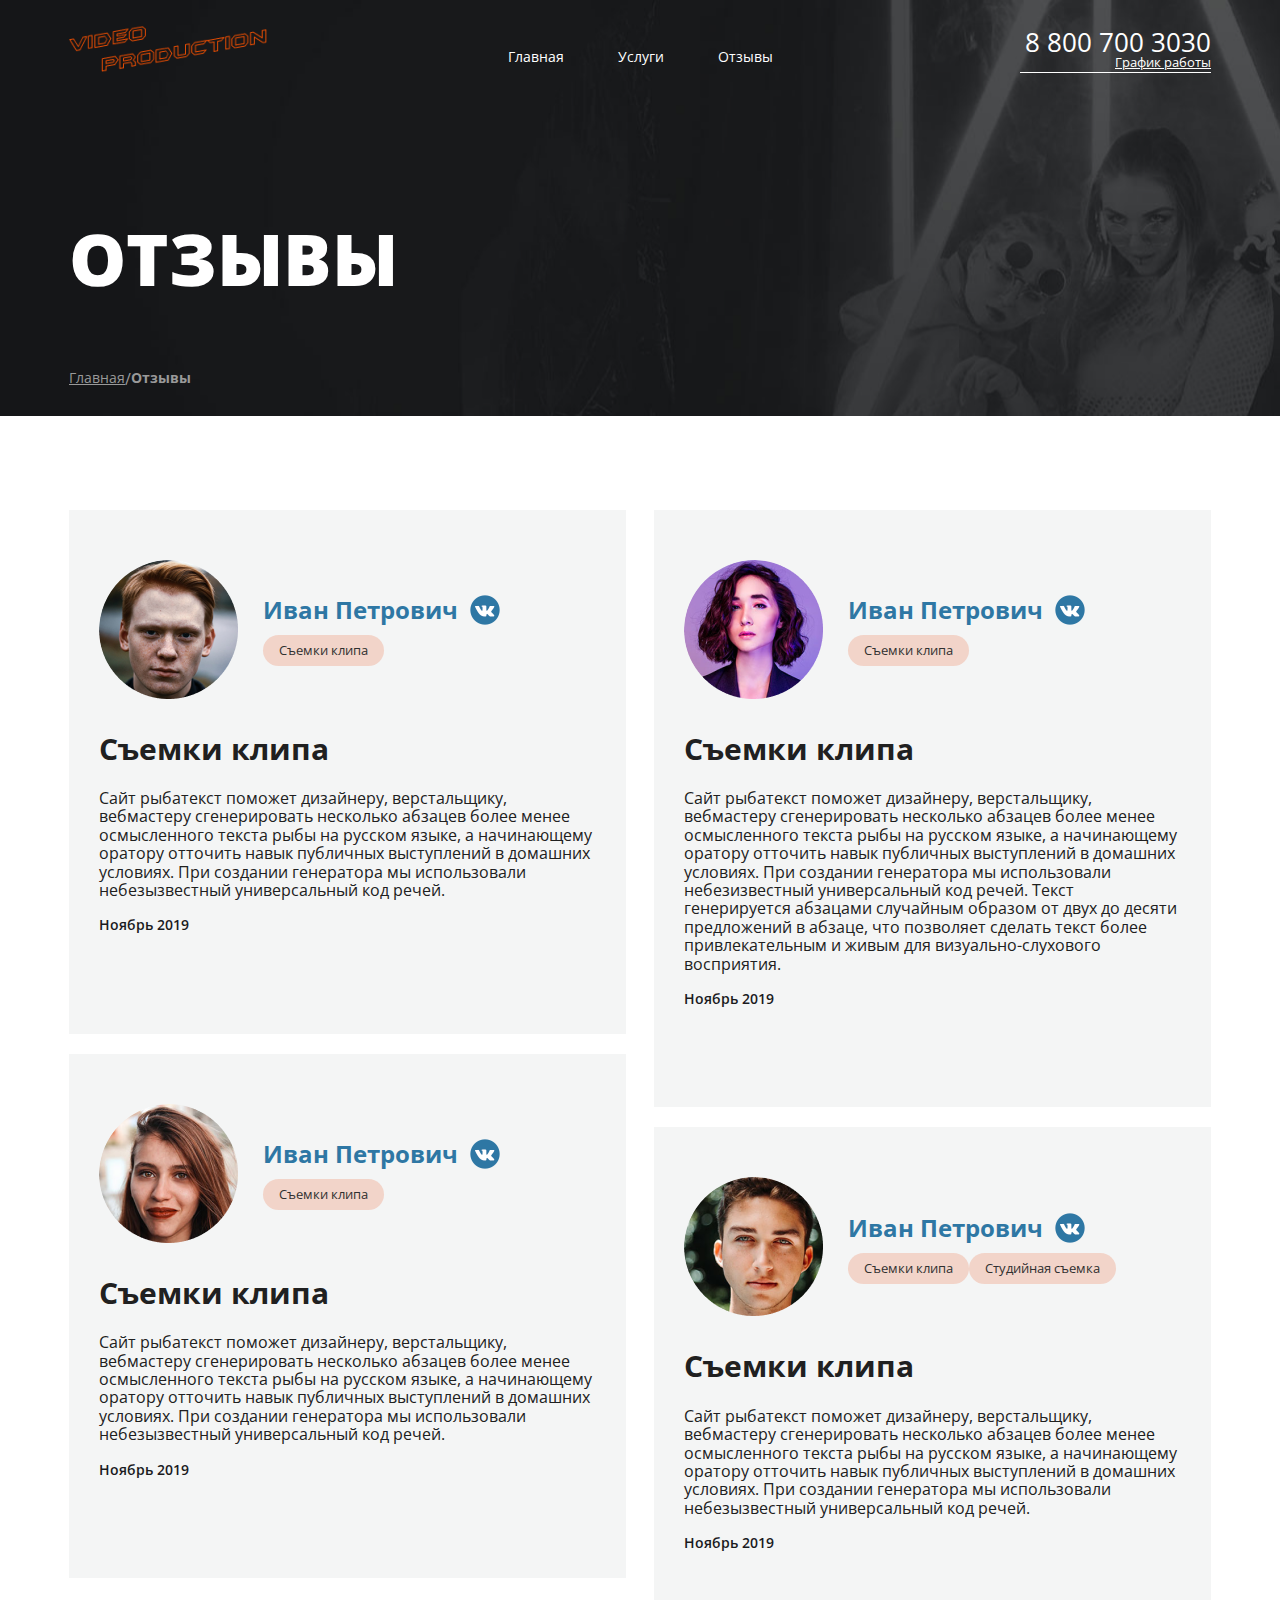
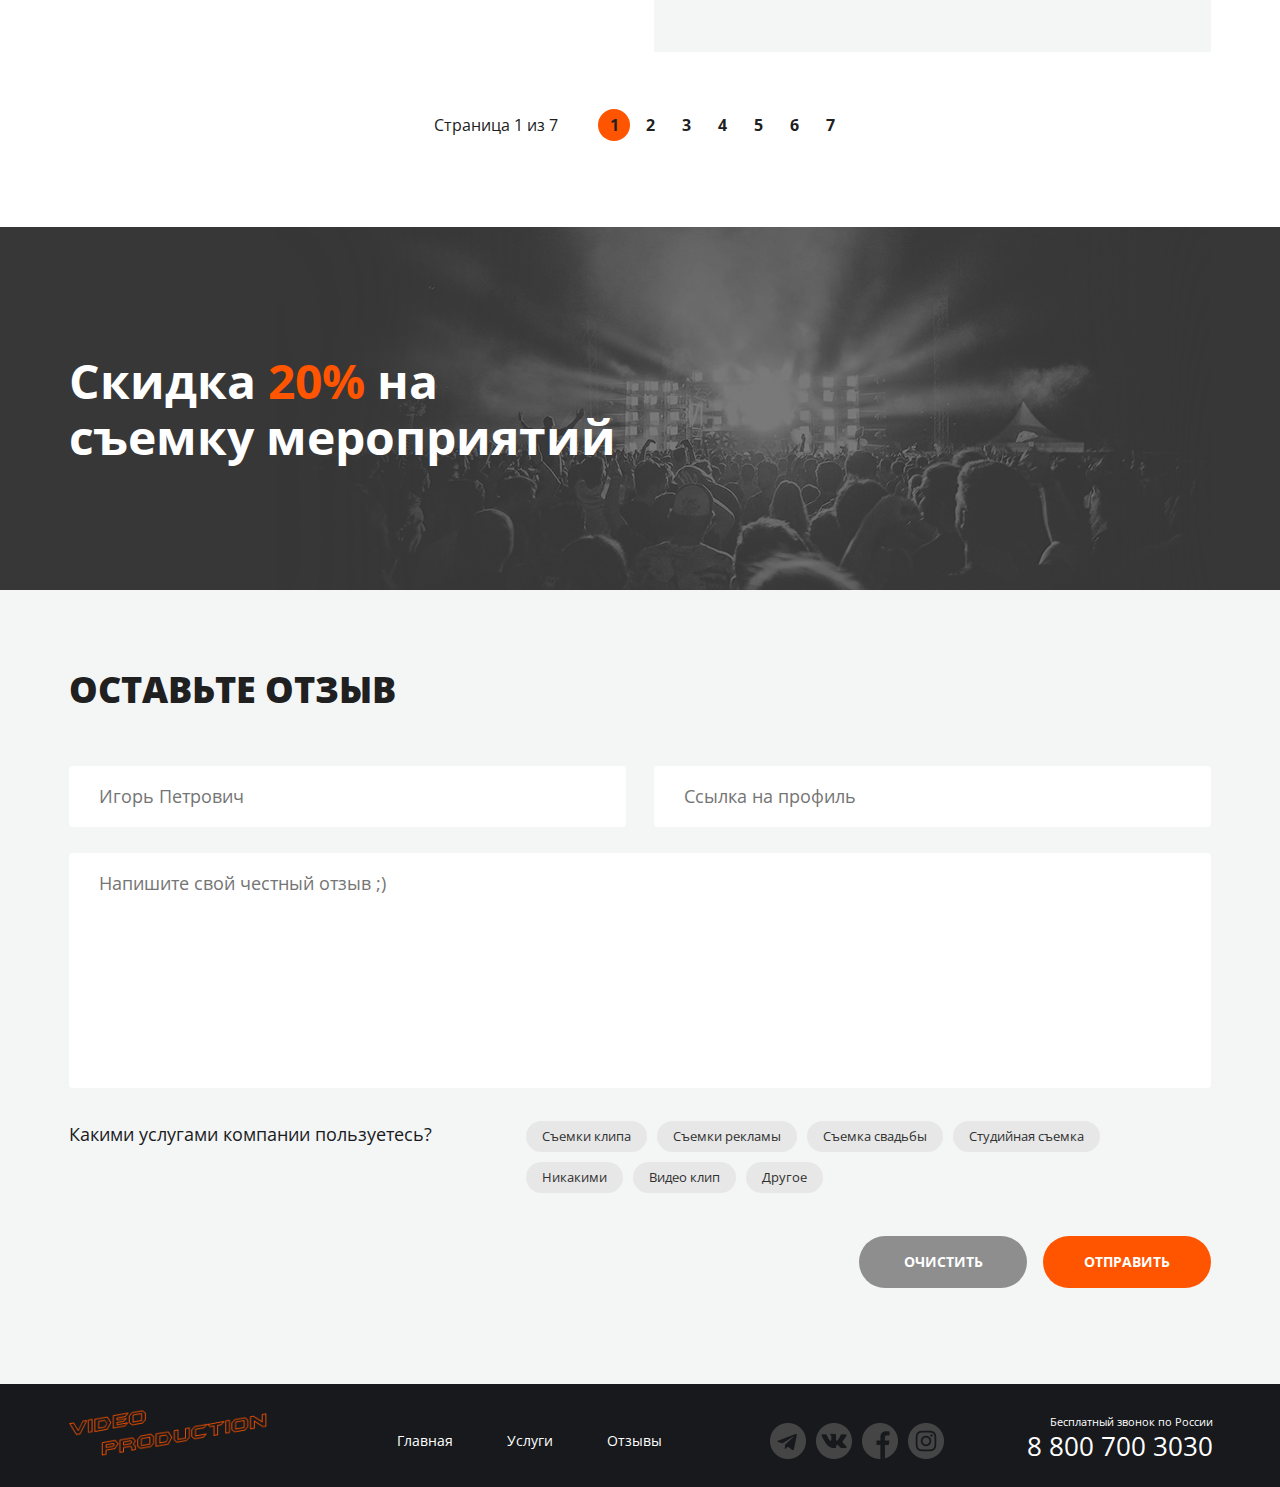
==== video-production/review.html @ 26098052 "Add files via upload" ====
<!DOCTYPE html>
<html lang="en">
<head>
    <meta charset="UTF-8">
    <meta http-equiv="X-UA-Compatible" content="IE=edge">
    <meta name="viewport" content="width=device-width, initial-scale=1.0">
    <title>Reviews</title>
    <link href="https://fonts.googleapis.com/css2?family=Open+Sans:ital,wght@0,300;0,400;0,500;0,600;0,700;0,800;1,300;1,400;1,500;1,600;1,700;1,800&display=swap" rel="stylesheet">
    <link rel="stylesheet" href="./style/main.css">
</head>
<body>
    <div class="wrapper">
        <div class="wrapper__content">
            <header class="header top__header">
                <div class="container header__container">
                    <div class="header__particle">
                        <a href="/" class="logo">
                            <img src="img/icons/logo.png" alt="картинка" class="logo__img">
                        </a>
                        <nav class="menu menu--header">
                            <ul class="menu__list">
                                <li class="menu__item">
                                    <a href="index.html" class="menu__link">Главная</a>
                                </li>
                                <li class="menu__item">
                                    <a href="services.html" class="menu__link">Услуги</a>
                                </li>
                                <li class="menu__item">
                                    <a href="review.html" class="menu__link">Отзывы</a>
                                </li>
                            </ul>
                        </nav>
                    </div>
                    <div class="header__particle header__particle--right">
                        <div class="contacts contacts--header">
                            <a href="tel:+78007003030" class="contacts__phone">8 800 700 3030</a>
                            <div class="contacts__info">График работы</div>
                        </div>
                    </div>                    
                </div>
                <div class="container container--title">
                    <h1 class="top__title">ОТЗЫВЫ</h1>
                    <nav class="breadcrumps">
                        <ul class="breadcrumps__list">
                            <li class="breadcrumps__item">
                                <a href="index.html" class="breadcrumps__link">Главная</a>
                            </li>
                            <li class="breadcrumps__item">
                                <a href="" class="breadcrumps__link breadcrumps__link--active">Отзывы</a>
                            </li>
                        </ul>
                    </nav>
                </div>
            </header>
            <main class="main-content">

                <section class="reviews">
                    <div class="container reviews__container">
                        <ul class="review__list">
                            <li class="review__item">
                                <div class="review__top">
                                    <div class="review__photo">
                                        <div class="review__avatar">
                                            <img src="./img/review/ellips1.png" alt="">
                                        </div>
                                    </div>
                                    <div class="review__data">
                                        <div class="review__user">
                                            <a href="https://vk.com/feed" class="review__link">Иван Петрович</a>
                                            <ul class="review__tags">
                                                <li class="review__tag tag review__tag--active">Съемки клипа</li>
                                                <!-- <li class="review__tag tag review__tag--active">Студийная съемка</li> -->
                                            </ul>
                                        </div>
                                    </div>
                                </div>
                                <div class="review__middle">
                                    <h2 class="review__title">Съемки клипа</h2>
                                    <div class="review__text">
                                        <p>Сайт рыбатекст поможет дизайнеру, верстальщику, вебмастеру сгенерировать несколько абзацев 
                                            более менее осмысленного текста рыбы на русском языке, а начинающему оратору отточить навык 
                                            публичных выступлений в домашних условиях. При создании генератора мы использовали небезызвестный 
                                            универсальный код речей. </p>
                                    <time class="review__date">Ноябрь 2019</time>
                                    </div>
                                </div>
                            </li>

                            <li class="review__item">
                                <div class="review__top">
                                    <div class="review__photo">
                                        <div class="review__avatar">
                                            <img src="./img/review/ellips3.png" alt="">
                                        </div>
                                    </div>
                                    <div class="review__data">
                                        <div class="review__user">
                                            <a href="https://vk.com/feed" class="review__link">Иван Петрович</a>
                                            <ul class="review__tags">
                                                <li class="review__tag tag review__tag--active">Съемки клипа</li>
                                                <!-- <li class="review__tag tag review__tag--active">Студийная съемка</li> -->
                                            </ul>
                                        </div>
                                    </div>
                                </div>
                                <div class="review__middle">
                                    <h2 class="review__title">Съемки клипа</h2>
                                    <div class="review__text">
                                        <p>Сайт рыбатекст поможет дизайнеру, верстальщику, вебмастеру сгенерировать несколько абзацев 
                                            более менее осмысленного текста рыбы на русском языке, а начинающему оратору отточить навык 
                                            публичных выступлений в домашних условиях. При создании генератора мы использовали небезызвестный 
                                            универсальный код речей. </p>
                                    <time class="review__date">Ноябрь 2019</time>
                                    </div>
                                </div>
                            </li>
                            <li class="review__item">
                                <div class="review__top">
                                    <div class="review__photo">
                                        <div class="review__avatar">
                                            <img src="./img/review/ellips2.png" alt="">
                                        </div>
                                    </div>
                                    <div class="review__data">
                                        <div class="review__user">
                                            <a href="https://vk.com/feed" class="review__link">Иван Петрович</a>
                                            <ul class="review__tags">
                                                <li class="review__tag tag review__tag--active">Съемки клипа</li>
                                                <!-- <li class="review__tag tag review__tag--active">Студийная съемка</li> -->
                                            </ul>
                                        </div>
                                    </div>
                                </div>
                                <div class="review__middle">
                                    <h2 class="review__title">Съемки клипа</h2>
                                    <div class="review__text">
                                        <p>Сайт рыбатекст поможет дизайнеру, верстальщику, вебмастеру сгенерировать несколько абзацев более менее 
                                            осмысленного текста рыбы на русском языке, а начинающему оратору отточить навык публичных выступлений 
                                            в домашних условиях. При создании генератора мы использовали небезизвестный универсальный код речей. 
                                            Текст генерируется абзацами случайным образом от двух до десяти предложений в абзаце, что позволяет 
                                            сделать текст более привлекательным и живым для визуально-слухового восприятия.</p>
                                    <time class="review__date">Ноябрь 2019</time>
                                    </div>
                                </div>
                            </li>
                            <li class="review__item">
                                <div class="review__top">
                                    <div class="review__photo">
                                        <div class="review__avatar">
                                            <img src="./img/review/ellips4.png" alt="">
                                        </div>
                                    </div>
                                    <div class="review__data">
                                        <div class="review__user">
                                            <a href="https://vk.com/feed" class="review__link">Иван Петрович</a>
                                            <ul class="review__tags">
                                                <li class="review__tag tag review__tag--active">Съемки клипа</li>
                                                <li class="review__tag tag review__tag--active">Студийная съемка</li>
                                            </ul>
                                        </div>
                                    </div>
                                </div>
                                <div class="review__middle">
                                    <h2 class="review__title">Съемки клипа</h2>
                                    <div class="review__text">
                                        <p>Сайт рыбатекст поможет дизайнеру, верстальщику, вебмастеру сгенерировать несколько абзацев 
                                            более менее осмысленного текста рыбы на русском языке, а начинающему оратору отточить навык 
                                            публичных выступлений в домашних условиях. При создании генератора мы использовали небезызвестный 
                                            универсальный код речей. </p>
                                    <time class="review__date">Ноябрь 2019</time>
                                    </div>
                                </div>
                            </li>
                        </ul>
                        <div class="paginator paginator--review">
                            <div class="paginator__whatpage">Страница 1 из 7</div>
                            <ul class="paginator__pages">
                                <li class="paginator__page paginator__page--active">
                                    <a href="/" class="paginator__link">1</a>
                                </li>
                                <li class="paginator__page">
                                    <a href="/" class="paginator__link">2</a>
                                </li>
                                <li class="paginator__page">
                                    <a href="/" class="paginator__link">3</a>
                                </li>
                                <li class="paginator__page">
                                    <a href="/" class="paginator__link">4</a>
                                </li>
                                <li class="paginator__page">
                                    <a href="/" class="paginator__link">5</a>
                                </li>
                                <li class="paginator__page">
                                    <a href="/" class="paginator__link">6</a>
                                </li>
                                <li class="paginator__page">
                                    <a href="/" class="paginator__link">7</a>
                                </li>
                            </ul>
                        </div>
                    </div>
                </section>

                <section class="advertising">
                    <div class="container advertising__container">
                        <p class="advertising__text">Скидка <span class="advertising__text-span">20%</span> на съемку мероприятий</p>
                    </div>
                </section>
                
                <section class="comments-form">
                    <div class="container comments-form__container">
                        <h1 class="comments-form__title">Оставьте отзыв</h1>
                        <form action="/" class="form">
                            <div class="form-row">
                                <input type="text" placeholder="Игорь Петрович" class="form__input">
                                <input type="text" placeholder="Ссылка на профиль" class="form__input">
                            </div>
                            <div class="form-row">
                                <textarea name="" id="" cols="30" rows="10" placeholder="Напишите свой честный отзыв ;)" 
                                class="form__input form__input--textarea"></textarea>
                            </div>
                            <div class="form__controls">
                                <div class="form__controls-title">Какими услугами компании пользуетесь?</div>
                                <ul class="controls">
                                    <li class="controls__item">
                                        <label class="controls__element">
                                            <input type="checkbox" class="controls__checkbox">
                                            <div class="tag controls__tag">Съемки клипа</div>
                                        </label>
                                    </li>
                                    <li class="controls__item">
                                        <label class="controls__element">
                                            <input type="checkbox" class="controls__checkbox">
                                            <div class="tag controls__tag">Съемки рекламы</div>
                                        </label>
                                    </li>
                                    <li class="controls__item">
                                        <label class="controls__element">
                                            <input type="checkbox" class="controls__checkbox">
                                            <div class="tag controls__tag">Съемка свадьбы</div>
                                        </label>
                                    </li>
                                    <li class="controls__item">
                                        <label class="controls__element">
                                            <input type="checkbox" class="controls__checkbox">
                                            <div class="tag controls__tag">Студийная съемка</div>
                                        </label>
                                    </li>
                                    <li class="controls__item">
                                        <label class="controls__element">
                                            <input type="checkbox" class="controls__checkbox">
                                            <div class="tag controls__tag">Никакими</div>
                                        </label>
                                    </li>
                                    <li class="controls__item">
                                        <label class="controls__element">
                                            <input type="checkbox" class="controls__checkbox">
                                            <div class="tag controls__tag">Видео клип</div>
                                        </label>
                                    <li class="controls__item">
                                        <label class="controls__element">
                                            <input type="checkbox" class="controls__checkbox">
                                            <div class="tag controls__tag">Другое</div>
                                        </label>
                                    </li>
                                </ul>
                            </div>
                            <div class="form__bottons">
                                <div type="reset" class="button button--color--gray">Очистить</div>
                                <div type="submit" class="button button--color--black">Отправить</div>
                            </div>
                        </form>
                    </div>
                </section>

            </main>
        </div>
        <footer class="footer">
            <div class="container footer__container footer__container--review">
                <div class="footer__particle">
                    <a href="hipage.html" class="logo logo--footer">
                        <img src="img/icons/logo.png" alt="картинка" class="logo__img">
                    </a>
                    <nav class="menu menu--footer">
                        <ul class="menu__list">
                            <li class="menu__item">
                                <a href="index.html" class="menu__link menu__link--main">Главная</a>
                            </li>
                            <li class="menu__item">
                                <a href="services.html" class="menu__link menu__link--services">Услуги</a>
                            </li>
                            <li class="menu__item">
                                <a href="review.html" class="menu__link menu__link-reviews">Отзывы</a>
                            </li>
                        </ul>
                    </nav>
                </div>
                <div class="footer__particle footer__particle--right">
                    <div class="sotial">
                        <ul class="sotial__items">
                            <li class="sotial__item sotial__item--tg">
                                <a href="/" class="sotial__link">
                                    <!-- <img src="img/telegram.png" alt="картинка" class="social__img"> -->
                                </a>
                            </li>
                            <li class="sotial__item sotial__item--vk">
                                <a href="/" class="sotial__link">
                                    <!-- <img src="img/vk1.png" alt="картинка" class="social__img"> -->
                                </a>
                            </li>
                            <li class="sotial__item sotial__item--fb">
                                <a href="/" class="sotial__link">
                                    <!-- <img src="img/f.png" alt="картинка" class="social__img"> -->
                                </a>
                            </li>
                            <li class="sotial__item sotial__item--inst">
                                <a href="/" class="sotial__link">
                                    <!-- <img src="img/in1.png" alt="картинка" class="social__img"> -->
                                </a>
                            </li>
                        </ul>
                    </div>
                    <div class="contacts contacts--footer">
                        <div class="contacts__end">Бесплатный звонок по России</div>
                        <a href="tel:+78007003030" class="contacts__phone">8 800 700 3030</a>
                    </div>
                </div> 
            </div>
        </footer>
    </div>
</body>
</html>
---- video-production/style/main.css ----
@import url(./normalize.css);
@import url(./blocks/base.css);
@import url(./blocks/header.css);
/* @import url(./blocks/dropdown.css); */
@import url(./blocks/hello.css);
@import url(./blocks/offer.css);
@import url(./blocks/news.css);
@import url(./blocks/about.css);
@import url(./blocks/footer.css);
@import url(./services_blocks/services_top.css);
@import url(./services_blocks/services_main_con.css);
@import url(./services_blocks/services_partners.css);
@import url(./services_blocks/services_footer.css);
@import url(./hipage_blocks/hipage.css);
@import url(./review_blocks/review_advertising.css);
@import url(./review_blocks/review_reviews.css);
@import url(./review_blocks/review_form.css);
@import url(./review_blocks/review_footer.css);
@import url(./blocks/dropdown.css);
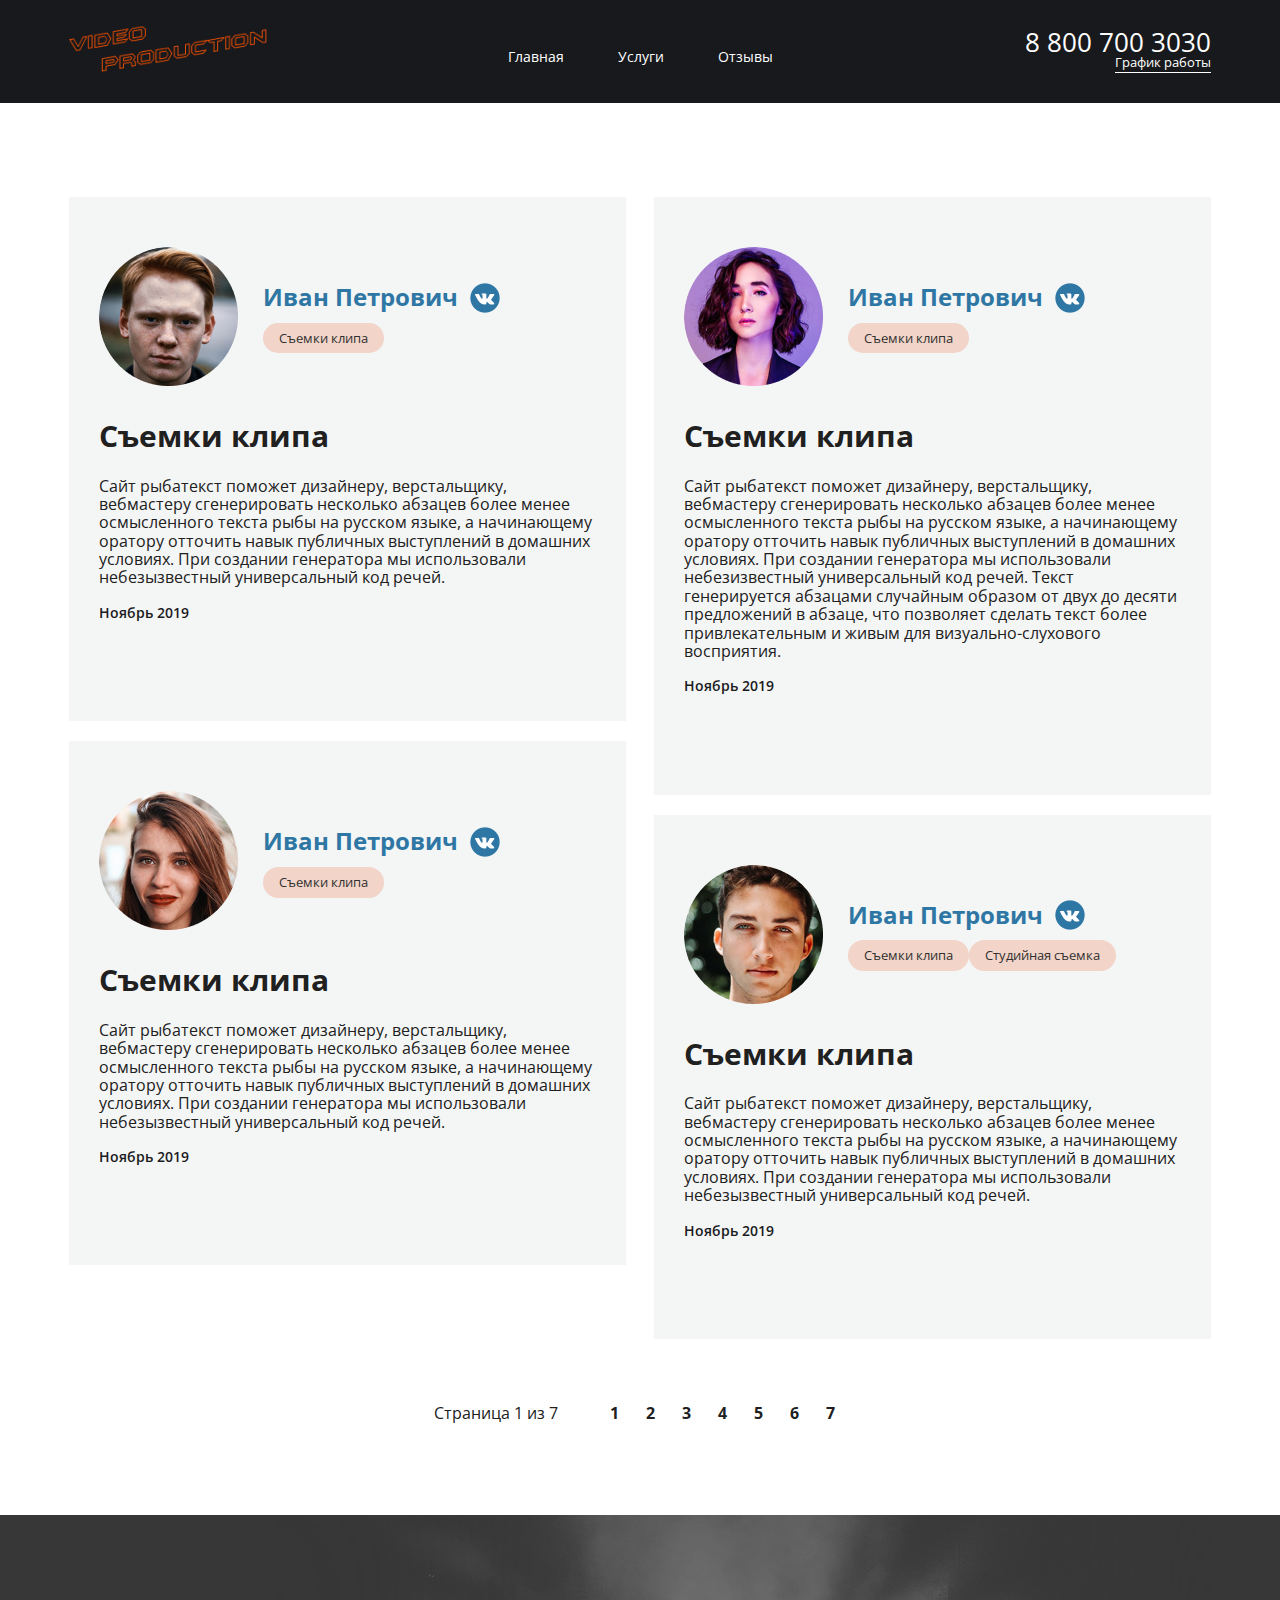
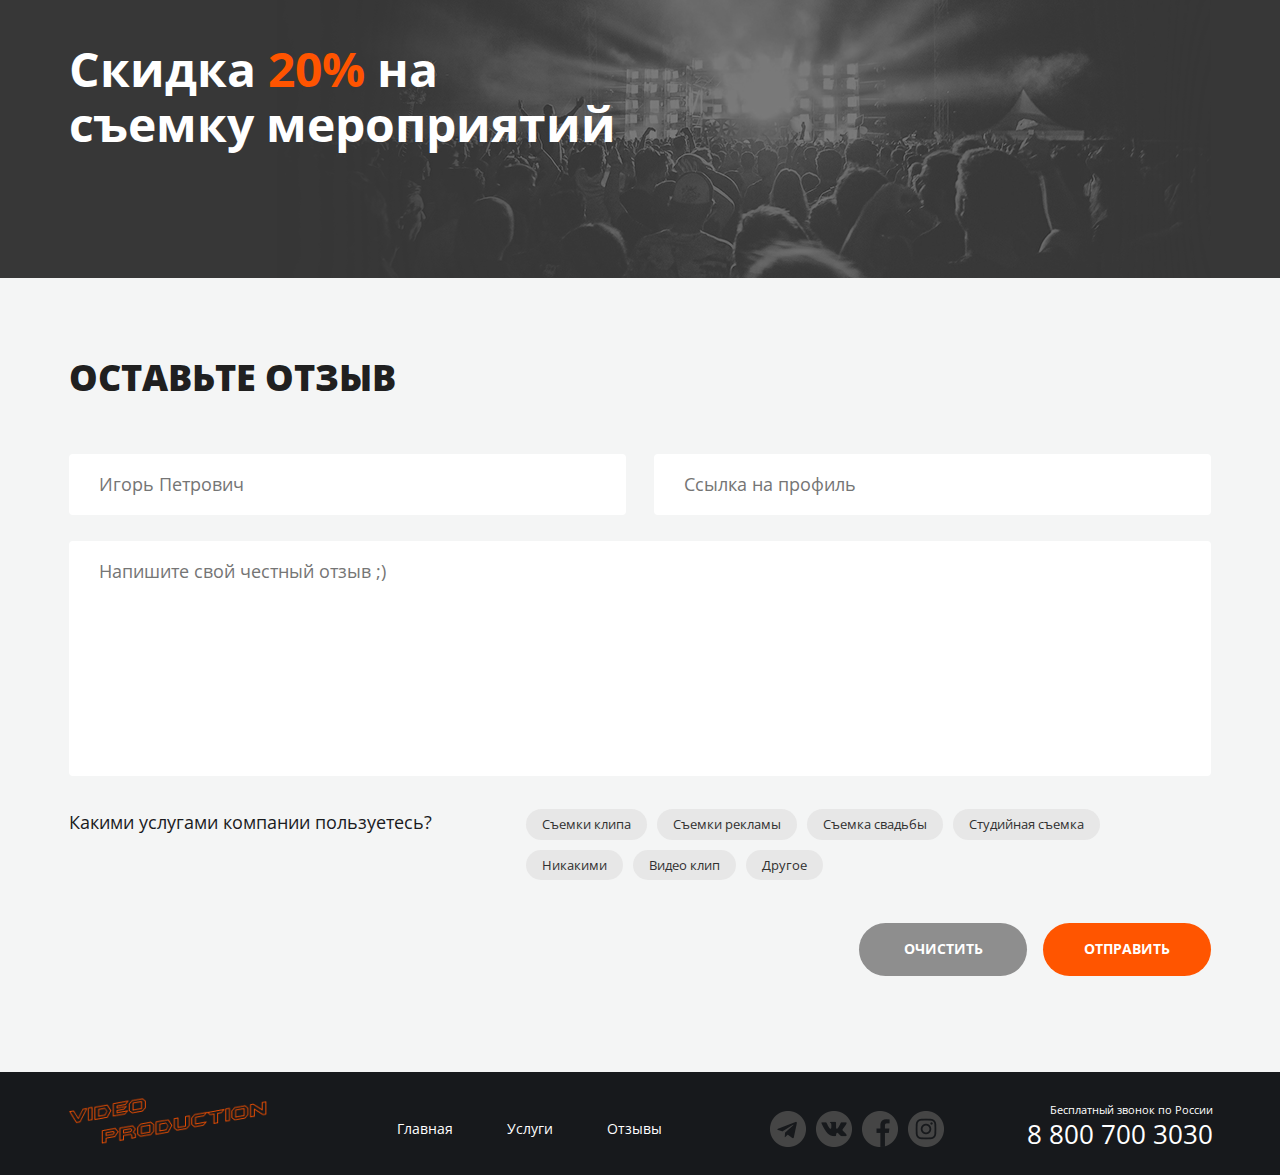
==== commit 02ddfd11: "Add files via upload" ====
--- a/video-production/review.html
+++ b/video-production/review.html
@@ -11,16 +11,16 @@
 <body>
     <div class="wrapper">
         <div class="wrapper__content">
-            <header class="header top__header">
+            <header class="header">
                 <div class="container header__container">
                     <div class="header__particle">
                         <a href="/" class="logo">
-                            <img src="img/icons/logo.png" alt="картинка" class="logo__img">
+                            <img src="img/icons/logo.png" alt="картинка" class="logo__img" title="Портал на главную страницу">
                         </a>
                         <nav class="menu menu--header">
                             <ul class="menu__list">
                                 <li class="menu__item">
-                                    <a href="index.html" class="menu__link">Главная</a>
+                                    <a href="index.html" class="menu__link" title="Портал на главную страницу">Главная</a>
                                 </li>
                                 <li class="menu__item">
                                     <a href="services.html" class="menu__link">Услуги</a>
@@ -34,22 +34,17 @@
                     <div class="header__particle header__particle--right">
                         <div class="contacts contacts--header">
                             <a href="tel:+78007003030" class="contacts__phone">8 800 700 3030</a>
-                            <div class="contacts__info">График работы</div>
+                            <!-- <div class="contacts__info">График работы</div> -->
+                            <div class="dropdown">
+                                <div class="contacts__info">График работы</div>
+                                <div class="dropdown__menu">
+                                    <div class="dropdown__triangle"></div>
+                                    <span class="dropdown__item dropdown__item--up">пн-вс: 09:00 - 20:00</span>
+                                    <span class="dropdown__item dropdown__item--down">Обед: 14:00-14:30</span>
+                                </div>
+                            </div>
                         </div>
                     </div>                    
-                </div>
-                <div class="container container--title">
-                    <h1 class="top__title">ОТЗЫВЫ</h1>
-                    <nav class="breadcrumps">
-                        <ul class="breadcrumps__list">
-                            <li class="breadcrumps__item">
-                                <a href="index.html" class="breadcrumps__link">Главная</a>
-                            </li>
-                            <li class="breadcrumps__item">
-                                <a href="" class="breadcrumps__link breadcrumps__link--active">Отзывы</a>
-                            </li>
-                        </ul>
-                    </nav>
                 </div>
             </header>
             <main class="main-content">
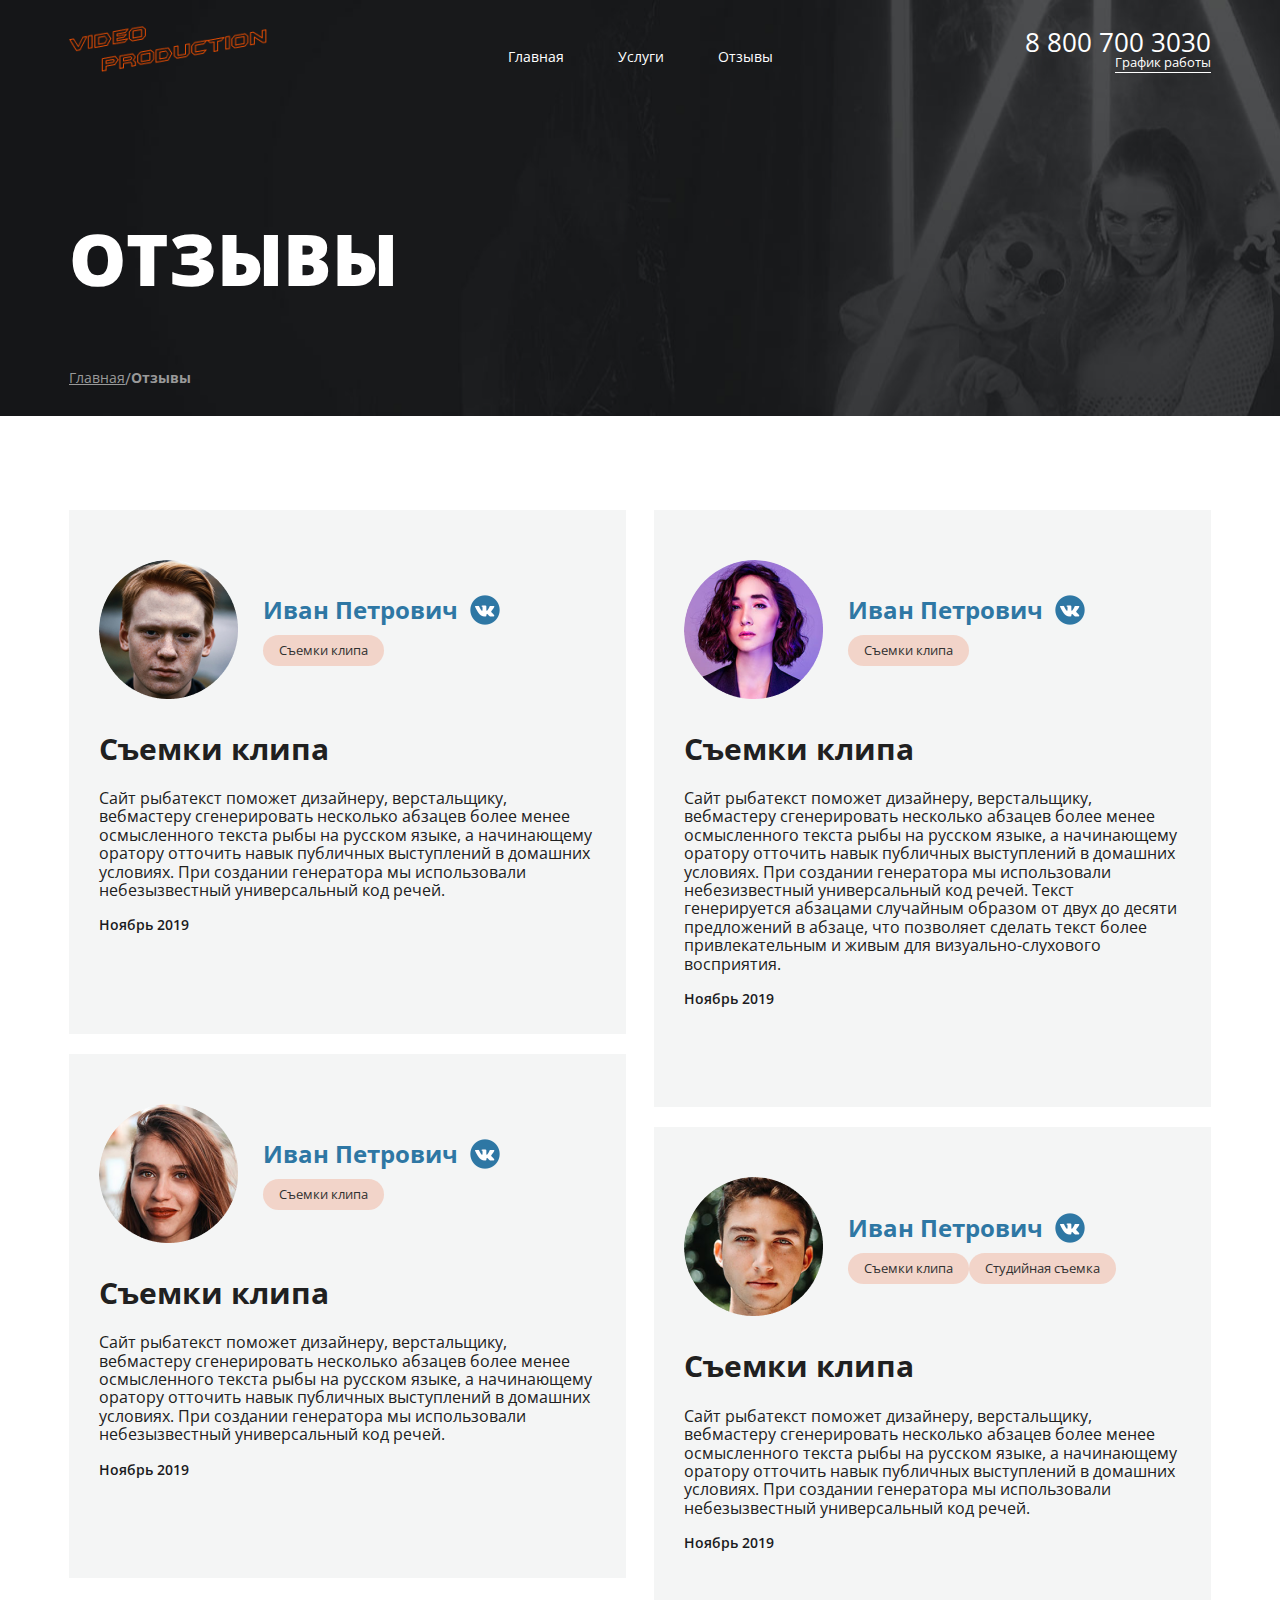
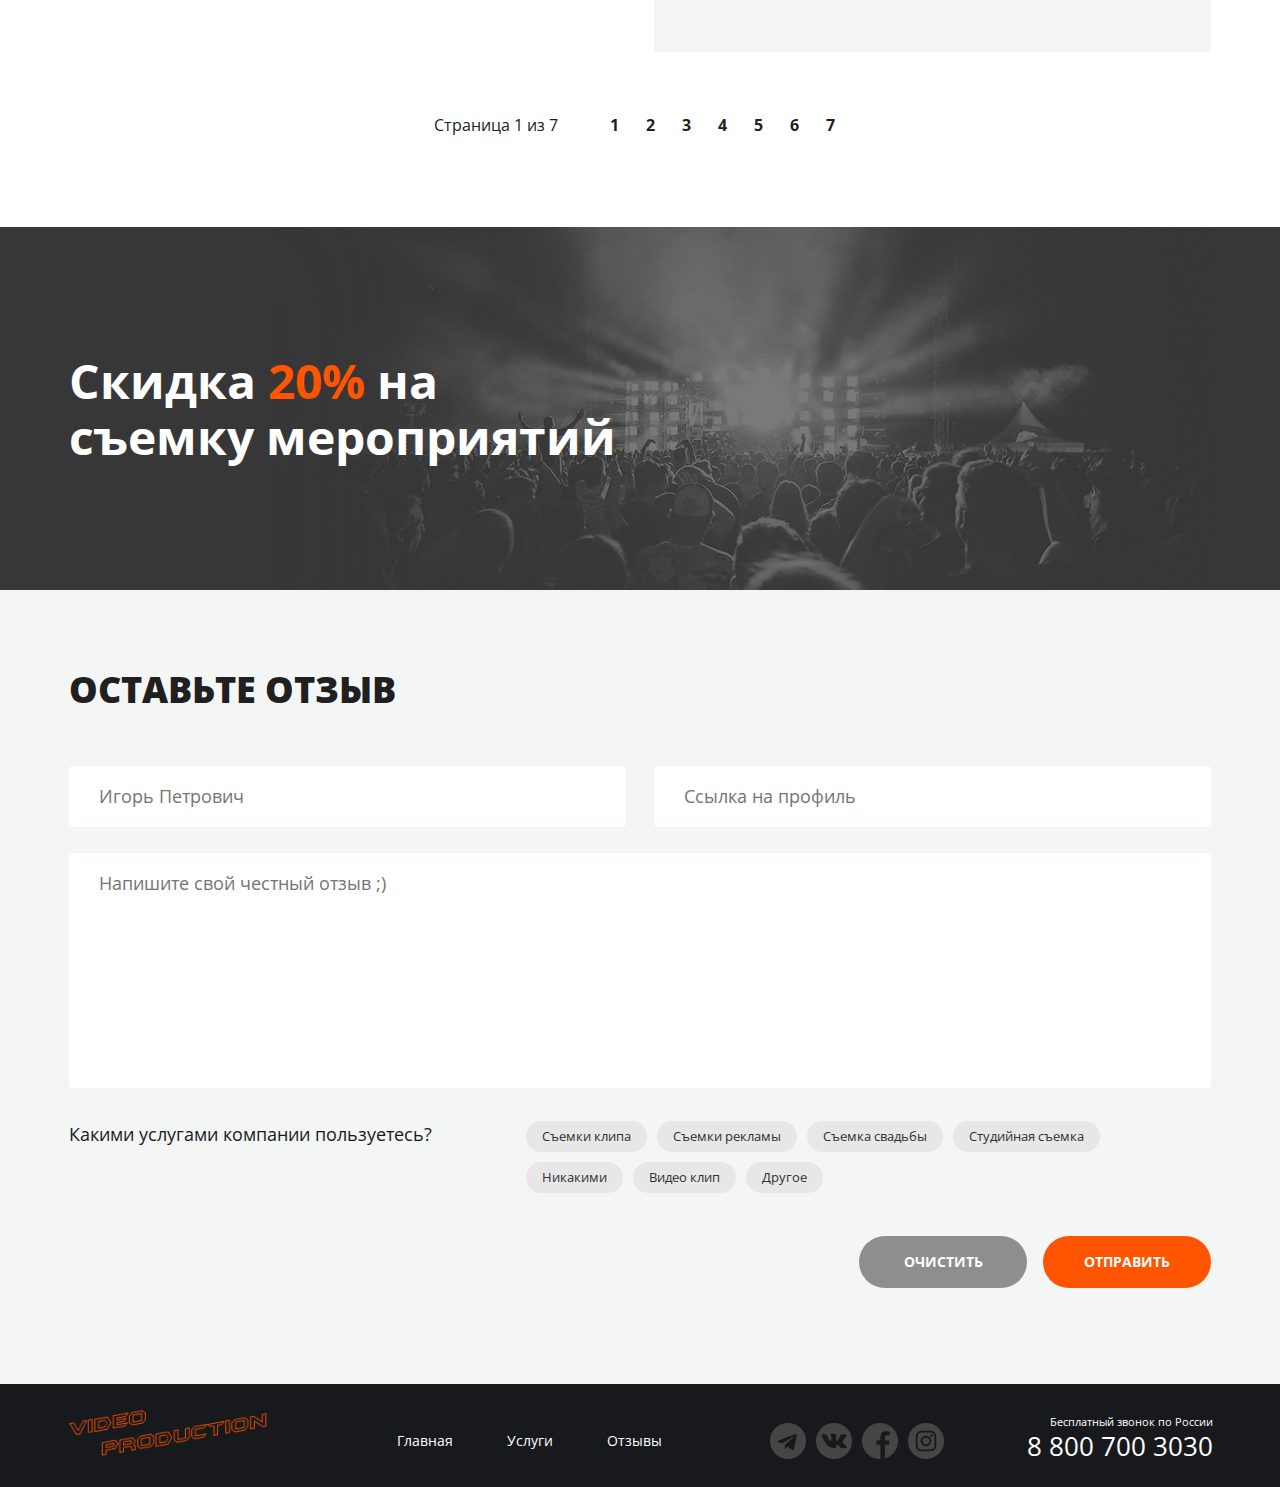
==== commit 1d95e7b1: "Add files via upload" ====
--- a/video-production/review.html
+++ b/video-production/review.html
@@ -11,16 +11,16 @@
 <body>
     <div class="wrapper">
         <div class="wrapper__content">
-            <header class="header">
+            <header class="header top__header">
                 <div class="container header__container">
                     <div class="header__particle">
                         <a href="/" class="logo">
-                            <img src="img/icons/logo.png" alt="картинка" class="logo__img" title="Портал на главную страницу">
+                            <img src="./img/icons/logo.png" alt="картинка" class="logo__img">
                         </a>
                         <nav class="menu menu--header">
                             <ul class="menu__list">
                                 <li class="menu__item">
-                                    <a href="index.html" class="menu__link" title="Портал на главную страницу">Главная</a>
+                                    <a href="index.html" class="menu__link">Главная</a>
                                 </li>
                                 <li class="menu__item">
                                     <a href="services.html" class="menu__link">Услуги</a>
@@ -45,6 +45,19 @@
                             </div>
                         </div>
                     </div>                    
+                </div>
+                <div class="container container--title">
+                    <h1 class="top__title">ОТЗЫВЫ</h1>
+                    <nav class="breadcrumps">
+                        <ul class="breadcrumps__list">
+                            <li class="breadcrumps__item">
+                                <a href="index.html" class="breadcrumps__link">Главная</a>
+                            </li>
+                            <li class="breadcrumps__item">
+                                <a href="" class="breadcrumps__link breadcrumps__link--active">Отзывы</a>
+                            </li>
+                        </ul>
+                    </nav>
                 </div>
             </header>
             <main class="main-content">
